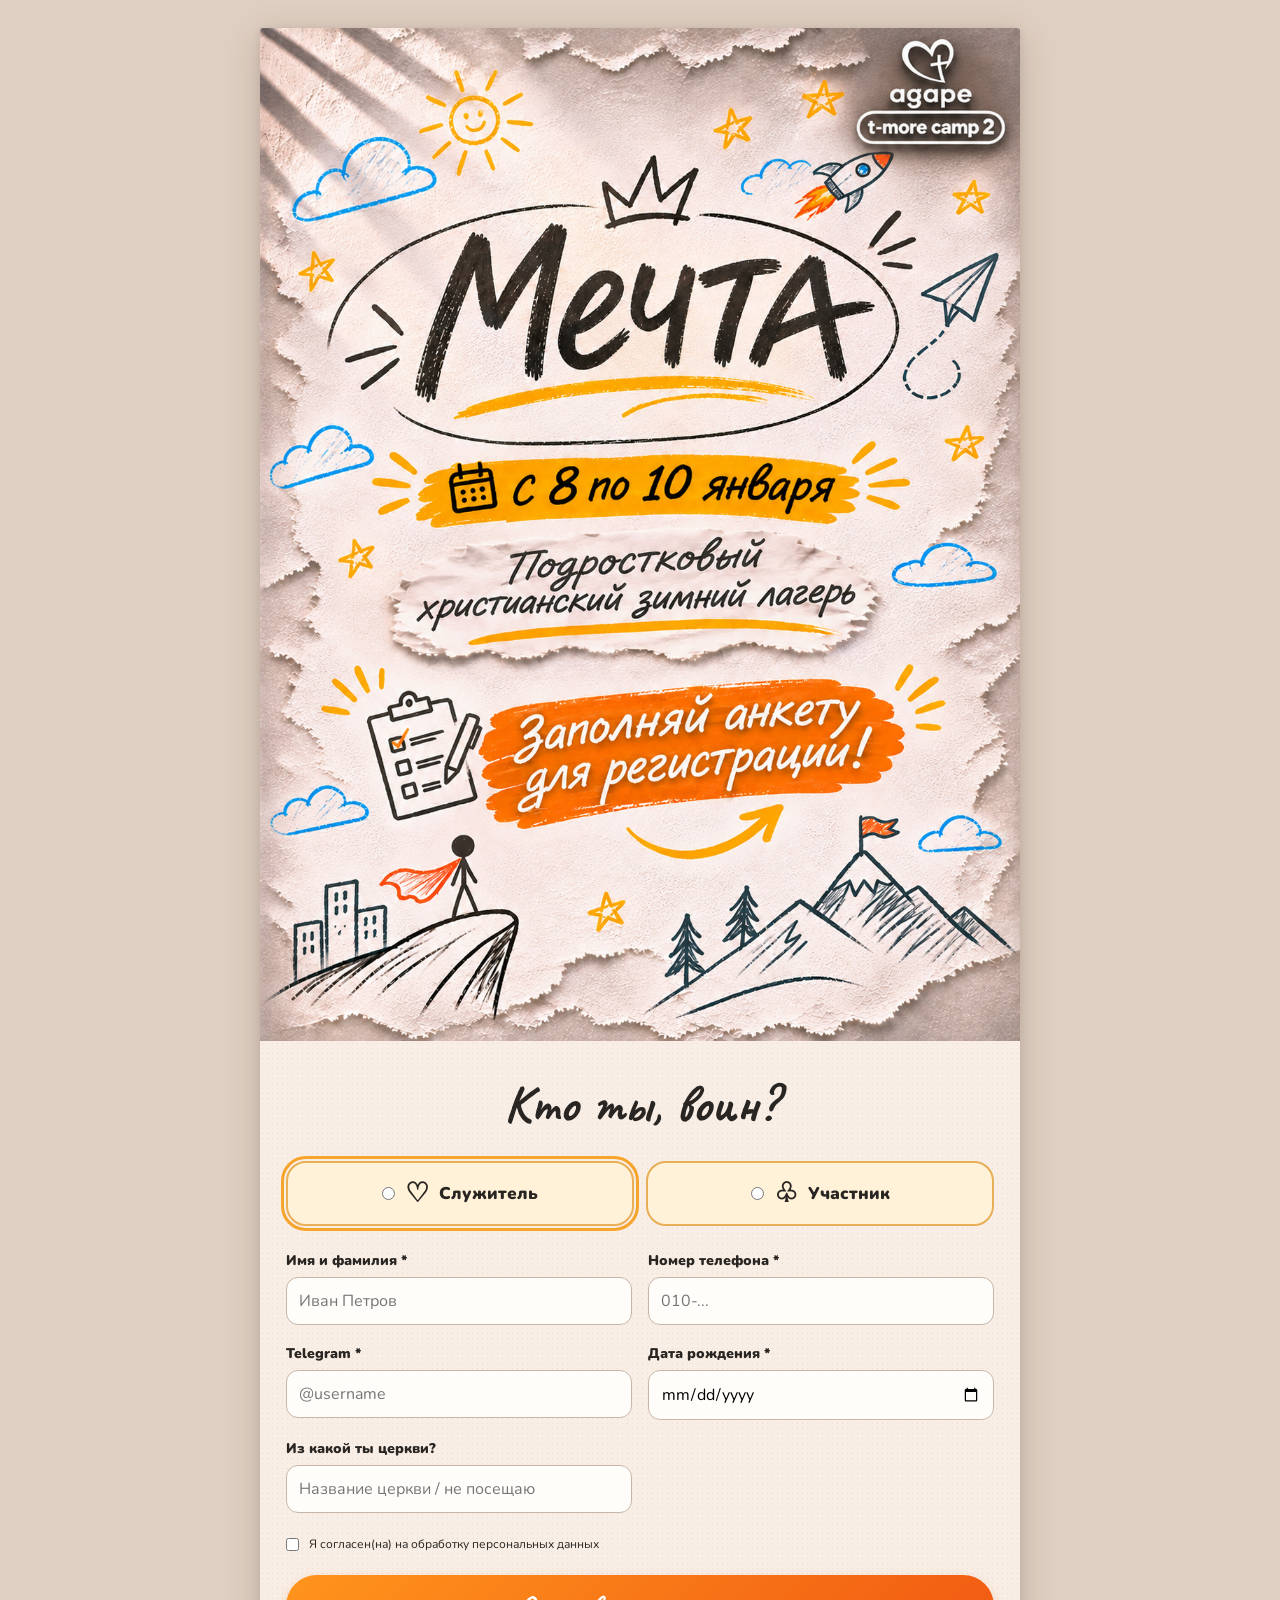
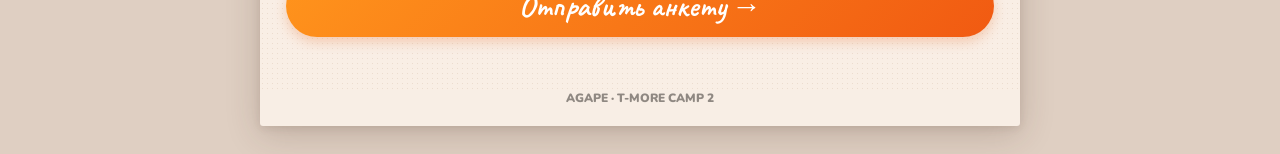
==== web/index.html @ 70221599 "Prepare AGAPE CAMP for Render" ====
<!DOCTYPE html>
<html lang="ru">
<head>
    <meta charset="UTF-8">
    <meta name="viewport" content="width=device-width, initial-scale=1.0">
    <meta name="theme-color" content="#f5e9df">
    <title>Мечта | AGAPE T-MORE CAMP 2</title>

    <link rel="stylesheet" href="style.css">
    <link rel="preconnect" href="https://fonts.googleapis.com">
    <link rel="preconnect" href="https://fonts.gstatic.com" crossorigin>
    <link href="https://fonts.googleapis.com/css2?family=Caveat:wght@500;600;700&family=Nunito:wght@400;600;700;800;900&display=swap" rel="stylesheet">
</head>

<body>
    <div class="snow-container" id="snowContainer"></div>
    <main class="paper">

        <section class="poster">
            <img
                src="images/camp-poster.png"
                alt="AGAPE T-MORE CAMP 2 — Мечта"
            >
        </section>

        <section class="form-section">
            <h2>Кто ты, воин?</h2>

            <form id="registrationForm">

                <div class="roles">
                    <label class="role-card selected">
                        <input type="radio" name="role" value="servant" required>
                        <span>♡</span>
                        Служитель
                    </label>

                    <label class="role-card">
                        <input type="radio" name="role" value="participant">
                        <span>♧</span>
                        Участник
                    </label>
                </div>

                <div class="form-grid">

                    <div class="field">
                        <label for="name">Имя и фамилия *</label>
                        <input id="name" name="name" type="text"
                               placeholder="Иван Петров" required>
                    </div>

                    <div class="field">
                        <label for="phone">Номер телефона *</label>
                        <input id="phone" name="phone" type="tel"
                               placeholder="010-..." required>
                    </div>

                    <div class="field">
                        <label for="telegram">Telegram *</label>
                        <input
                            id="telegram"
                            name="telegram"
                            type="text"
                            placeholder="@username"
                            autocomplete="off"
                            autocapitalize="none"
                            spellcheck="false"
                            required
                            minlength="6"
                            maxlength="33"
                            pattern="@[A-Za-z][A-Za-z0-9_]{4,31}"
                            title="Укажи Telegram username начиная с @"
                        >
                    </div>

                    <div class="field">
                        <label for="birthDate">Дата рождения *</label>
                        <input id="birthDate" name="birthDate"
                               type="date" required>
                    </div>

                    <div class="field" id="parentPhoneField" hidden>
                        <label for="parentPhone">Номер родителя / опекуна *</label>
                        <input
                            id="parentPhone"
                            name="parentPhone"
                            type="tel"
                            placeholder="010-..."
                            autocomplete="tel"
                            inputmode="tel"
                        >
                    </div>                    

                    <div class="field">
                        <label for="church">Из какой ты церкви?</label>
                        <input id="church" name="church" type="text"
                               placeholder="Название церкви / не посещаю">
                    </div>


                <!-- Participant: dream field -->

                    <div class="field service-field" id="allergyField" hidden>
                        <label>Есть ли у тебя аллергии?</label>

                        <p class="allergy-hint">
                            Можно выбрать несколько вариантов.
                            Если аллергий нет, ничего выбирать не нужно.
                        </p>

                        <div class="service-options allergy-options">
                            <label class="service-option">
                                <input type="checkbox" name="allergies" value="Арахис">
                                <span>🥜 Арахис</span>
                            </label>

                            <label class="service-option">
                                <input type="checkbox" name="allergies" value="Другие орехи">
                                <span>🌰 Другие орехи</span>
                            </label>

                            <label class="service-option">
                                <input type="checkbox" name="allergies" value="Молоко">
                                <span>🥛 Молоко</span>
                            </label>

                            <label class="service-option">
                                <input type="checkbox" name="allergies" value="Яйца">
                                <span>🥚 Яйца</span>
                            </label>

                            <label class="service-option">
                                <input type="checkbox" name="allergies" value="Рыба">
                                <span>🐟 Рыба</span>
                            </label>

                            <label class="service-option">
                                <input type="checkbox" name="allergies" value="Морепродукты">
                                <span>🦐 Морепродукты</span>
                            </label>

                            <label class="service-option">
                                <input type="checkbox" name="allergies" value="Пшеница / глютен">
                                <span>🌾 Пшеница / глютен</span>
                            </label>

                            <label class="service-option">
                                <input type="checkbox" name="allergies" value="Соя">
                                <span>🫘 Соя</span>
                            </label>

                            <label class="service-option">
                                <input type="checkbox" name="allergies" value="Кунжут">
                                <span>🫙 Кунжут</span>
                            </label>

                            <label class="service-option">
                                <input type="checkbox" id="otherAllergy" name="allergies" value="Другое">
                                <span>✏️ Другое</span>
                            </label>
                        </div>

                        <input
                            type="text"
                            id="otherAllergyText"
                            placeholder="Укажи свою аллергию..."
                            hidden
                        >

                        <label class="consent allergy-consent">
                            <input type="checkbox" id="allergyConsent">
                            Я согласен(на) на обработку информации об аллергиях для обеспечения безопасности во время лагеря.
                        </label>
                    </div>

                <div class="field service-field" id="dreamField" hidden>
                    <label for="dream">О чём ты мечтаешь?</label>
                    <textarea
                        id="dream"
                        name="dream"
                        placeholder="Расскажи о своих мечтах, целях и том, к чему стремишься..."
                    ></textarea>
                </div>

                <!-- Servant: service selection -->
                <div class="field service-field" id="serviceField" hidden>
                    <label>Где ты хотел бы послужить? Выбери направления *</label>

                    <div class="service-options">
                        <label class="service-option">
                            <input type="checkbox" name="serviceAreas" value="Кухня">
                            <span>🍳 Кухня</span>
                        </label>

                        <label class="service-option">
                            <input type="checkbox" name="serviceAreas" value="Вожатый">
                            <span>🧑‍🤝‍🧑 Вожатый</span>
                        </label>

                        <label class="service-option">
                            <input type="checkbox" name="serviceAreas" value="Спикер">
                            <span>🎤 Спикер</span>
                        </label>

                        <label class="service-option">
                            <input type="checkbox" name="serviceAreas" value="Организатор">
                            <span>📋 Организатор</span>
                        </label>

                        <label class="service-option">
                            <input type="checkbox" name="serviceAreas" value="Спонсор">
                            <span>🤝 Спонсор</span>
                        </label>

                        <label class="service-option">
                            <input type="checkbox" name="serviceAreas" value="Медиа">
                            <span>📸 Медиа</span>
                        </label>

                        <label class="service-option other-option">
                            <input
                                type="checkbox"
                                id="otherService"
                                name="serviceAreas"
                                value="Другое"
                            >
                            <span>✏️ Другое</span>
                        </label>
                    </div>

                    <input
                        type="text"
                        id="otherServiceText"
                        placeholder="Напиши свой вариант..."
                        hidden
                    >
                </div>


                </div>

                <label class="consent">
                    <input type="checkbox" id="consent" required>
                    Я согласен(на) на обработку персональных данных
                </label>

                <button type="submit" id="submitButton">
                    Отправить анкету →
                </button>

                <p id="formMessage" aria-live="polite"></p>

            </form>
        </section>

        <footer>
            AGAPE · T-MORE CAMP 2
        </footer>

    </main>

    <script src="app.js"></script>
</body>
</html>
---- web/style.css ----
/* =================================
   AGAPE T-MORE CAMP 2
   Central vertical paper layout
================================= */

* {
    margin: 0;
    padding: 0;
    box-sizing: border-box;
}

html {
    min-height: 100%;
}

body {
    min-height: 100vh;
    background: #dfcfc2;
    padding: 28px 16px;
    color: #292522;
    font-family: 'Nunito', sans-serif;
}

/* Main paper sheet */

.paper {
    width: 100%;
    max-width: 760px;
    margin: 0 auto;
    padding: 0;
    overflow: hidden;
    background: #f8eee5;
    border-radius: 3px;
    box-shadow:
        0 8px 35px rgba(65, 42, 29, 0.20),
        0 2px 8px rgba(65, 42, 29, 0.10);
}

/* Poster */

.poster {
    width: 100%;
    padding: 0;
    margin: 0;
    line-height: 0;
}

.poster img {
    display: block;
    width: 100%;
    height: auto;
}

/* Registration section */

.form-section {
    width: 100%;
    padding: 30px 26px 38px;
    border: none;
    border-radius: 0;

    background-color: #f9eee5;
    background-image:
        radial-gradient(
            rgba(192, 155, 126, 0.22) 0.6px,
            transparent 0.6px
        );

    background-size: 5px 5px;
}

/* Section title */

.form-section h2 {
    font-family: 'Caveat', cursive;
    font-size: clamp(38px, 6vw, 52px);
    font-weight: 700;
    text-align: center;
    margin-bottom: 24px;
    color: #292522;
}

/* Role selection */

.roles {
    display: grid;
    grid-template-columns: 1fr 1fr;
    gap: 12px;
    margin-bottom: 25px;
}

.role-card {
    min-height: 68px;
    display: flex;
    align-items: center;
    justify-content: center;
    gap: 10px;

    border: 2px solid #e8ae58;
    border-radius: 20px;

    padding: 12px;
    background: #fff2d8;

    font-size: 17px;
    font-weight: 900;

    cursor: pointer;
    transition: 0.2s ease;
}

.role-card span {
    font-size: 27px;
}

.role-card input {
    accent-color: #f07817;
}

.role-card.selected {
    outline: 3px solid #f6a42b;
    outline-offset: 2px;
}

/* Form grid */

.form-grid {
    display: grid;
    grid-template-columns: 1fr 1fr;
    gap: 19px 16px;
}

.field {
    display: flex;
    flex-direction: column;
    gap: 7px;
}

.field label {
    font-size: 14px;
    font-weight: 900;
}

.field input,
.field textarea {
    width: 100%;
    min-height: 46px;

    border: 1.5px solid #c8b6a8;
    border-radius: 12px;

    background: #fffdfa;
    padding: 12px;

    font-family: 'Nunito', sans-serif;
    font-size: 14px;

    outline: none;
    transition: 0.2s ease;
}

.field input:focus,
.field textarea:focus {
    border-color: #f07817;
    box-shadow: 0 0 0 3px #f0781722;
}

.field textarea {
    min-height: 105px;
    resize: vertical;
}

.service-field {
    grid-column: 1 / -1;
}

/* Consent */

.consent {
    display: flex;
    align-items: flex-start;
    gap: 10px;

    margin: 22px 0;
    font-size: 12px;
    line-height: 1.5;
}

.consent input {
    margin-top: 3px;
    accent-color: #f07817;
}

/* Submit button */

button {
    width: 100%;
    min-height: 62px;

    border: none;
    border-radius: 40px;

    background: linear-gradient(
        135deg,
        #ff941c,
        #f15a12
    );

    color: white;

    font-family: 'Caveat', cursive;
    font-size: 30px;
    font-weight: 700;

    cursor: pointer;

    box-shadow: 0 5px 12px #e96a2344;
    transition: 0.2s ease;
}

button:hover {
    filter: brightness(1.06);
    transform: translateY(-2px);
}

#formMessage {
    text-align: center;
    margin-top: 15px;
}

/* Footer */

footer {
    text-align: center;
    padding: 0 15px 20px;

    font-size: 12px;
    font-weight: 900;

    opacity: 0.5;
}

/* Tablet */

@media (max-width: 700px) {
    body {
        padding: 14px 10px;
    }

    .paper {
        max-width: 600px;
    }
}

/* Mobile */

@media (max-width: 550px) {
    body {
        padding: 0;
        background: #f9eee5;
    }

    .paper {
        width: 100%;
        max-width: none;
        border-radius: 0;
        box-shadow: none;
    }

    .form-section {
        padding: 25px 16px 30px;
    }

    .form-grid {
        grid-template-columns: 1fr;
        gap: 16px;
    }

    .service-field {
        grid-column: auto;
    }

    .roles {
        gap: 8px;
    }

    .role-card {
        padding: 10px 5px;
        font-size: 14px;
        gap: 6px;
    }

    .role-card span {
        font-size: 23px;
    }

    .form-section h2 {
        margin-bottom: 20px;
    }

    button {
        min-height: 58px;
    }
}

/* ===== CONDITIONAL FORM FIELDS ===== */

[hidden] {
    display: none !important;
}

.service-options {
    display: grid;
    grid-template-columns: repeat(2, minmax(0, 1fr));
    gap: 10px;
    margin-top: 8px;
}

.service-option {
    display: flex;
    align-items: center;
    gap: 10px;
    min-height: 48px;
    padding: 10px 13px;
    border: 1.5px solid #e8c49a;
    border-radius: 13px;
    background: #fff7e9;
    cursor: pointer;
    font-size: 14px;
    font-weight: 800;
    transition: background .2s, border-color .2s, transform .2s;
}

.service-option:has(input:checked) {
    background: #ffe2ad;
    border-color: #f07817;
    transform: translateY(-1px);
}

.service-option input {
    width: 17px;
    height: 17px;
    accent-color: #f07817;
    flex-shrink: 0;
}

#otherServiceText {
    margin-top: 12px;
    width: 100%;
    min-height: 46px;
    padding: 12px;
    border: 1.5px solid #c8b6a8;
    border-radius: 12px;
    background: #fffdfa;
    font-family: 'Nunito', sans-serif;
    font-size: 14px;
}

/* ===== BEAUTIFUL SNOWFALL ===== */

.snow-container {
    position: fixed;
    inset: 0;
    overflow: hidden;
    pointer-events: none;
    z-index: 50;
}

.snowflake {
    position: absolute;
    top: -30px;
    left: var(--left);
    color: white;
    font-size: var(--size);
    opacity: var(--opacity);
    text-shadow: 0 0 5px rgba(255,255,255,.9);
    animation: snowfall var(--duration) linear var(--delay) infinite;
    will-change: transform;
}

@keyframes snowfall {
    0% {
        transform: translate3d(0, -30px, 0) rotate(0deg);
    }

    25% {
        transform: translate3d(var(--sway), 25vh, 0) rotate(90deg);
    }

    50% {
        transform: translate3d(calc(var(--sway) * -0.5), 50vh, 0) rotate(180deg);
    }

    75% {
        transform: translate3d(var(--sway), 75vh, 0) rotate(270deg);
    }

    100% {
        transform: translate3d(0, 110vh, 0) rotate(360deg);
    }
}

@media (max-width: 550px) {
    .service-options {
        grid-template-columns: 1fr 1fr;
        gap: 8px;
    }

    .service-option {
        font-size: 12px;
        padding: 9px;
    }

    .snowflake {
        text-shadow: 0 0 4px white;
    }
}

@media (prefers-reduced-motion: reduce) {
    .snowflake {
        display: none;
    }
}


/* Allergy section */

.allergy-hint {
    font-size: 13px;
    color: #77695f;
    line-height: 1.5;
    margin: 3px 0 8px;
}

.allergy-options {
    margin-bottom: 5px;
}

.allergy-consent {
    margin-top: 16px;
    align-items: flex-start;
    font-size: 12px;
    line-height: 1.5;
}

.allergy-consent input {
    flex-shrink: 0;
    margin-top: 3px;
}

#otherAllergyText {
    width: 100%;
    margin-top: 10px;
    min-height: 46px;
    padding: 12px;
    border: 1.5px solid #c8b6a8;
    border-radius: 12px;
    background: #fffdfa;
    font-family: 'Nunito', sans-serif;
    font-size: 14px;
}

@media (max-width: 550px) {
    .allergy-options {
        grid-template-columns: 1fr 1fr;
    }
}


/* Fix checkbox sizing inside form fields */

.field input:not([type="checkbox"]):not([type="radio"]),
.field textarea {
    width: 100%;
}

/* Allergy consent layout */

.allergy-consent {
    display: flex !important;
    flex-direction: row !important;
    justify-content: flex-start !important;
    align-items: flex-start !important;
    width: 100%;
    gap: 10px;
    margin: 16px 0;
    padding: 0;
    font-size: 12px;
    line-height: 1.5;
}

.allergy-consent input[type="checkbox"] {
    appearance: auto;
    -webkit-appearance: checkbox;
    display: block;
    flex: 0 0 17px;
    width: 17px !important;
    min-width: 17px;
    height: 17px;
    min-height: 17px;
    margin: 2px 0 0;
    padding: 0;
}

.allergy-consent {
    overflow-wrap: anywhere;
}

/* Parent phone field */

#parentPhoneField {
    grid-column: 1 / -1;
}

#parentPhoneField[hidden] {
    display: none !important;
}

/* ===== MOBILE OPTIMIZATION ===== */

/* Prevent horizontal overflow */
html,
body {
    width: 100%;
    overflow-x: hidden;
}

img {
    max-width: 100%;
}

/* Better mobile form fields */
.field input,
.field textarea,
#otherServiceText,
#otherAllergyText {
    font-size: 16px;
    min-width: 0;
    max-width: 100%;
}

/* Better touch targets */
.role-card,
.service-option {
    min-height: 52px;
}

input,
textarea,
button {
    touch-action: manipulation;
}

/* Better mobile spacing */
@media (max-width: 550px) {

    body {
        padding: 0;
    }

    .form-section {
        padding: 24px 16px 32px;
    }

    .form-section h2 {
        font-size: 42px;
    }

    .roles {
        grid-template-columns: repeat(2, minmax(0, 1fr));
    }

    .role-card {
        min-width: 0;
        font-size: 14px;
        padding: 10px 6px;
    }

    .form-grid {
        grid-template-columns: minmax(0, 1fr);
    }

    .field {
        min-width: 0;
    }

    .field input,
    .field textarea {
        min-height: 50px;
    }

    .service-options,
    .allergy-options {
        grid-template-columns: repeat(2, minmax(0, 1fr));
    }

    .service-option {
        min-width: 0;
        overflow-wrap: anywhere;
    }

    button {
        min-height: 56px;
    }

    footer {
        padding-bottom: 24px;
    }

    /* Reduce animation workload on phones */
    .snowflake {
        font-size: calc(var(--size) * 0.75);
    }
}

/* Very narrow phones */
@media (max-width: 360px) {
    .form-section {
        padding-left: 12px;
        padding-right: 12px;
    }

    .role-card {
        font-size: 12px;
        gap: 4px;
    }

    .role-card span {
        font-size: 20px;
    }
}

@media (max-width: 550px) {
    .form-grid {
        grid-template-columns: 1fr;
    }

    .field input,
    .field textarea {
        min-height: 52px;
    }

    .form-section {
        padding-left: 18px;
        padding-right: 18px;
    }
}
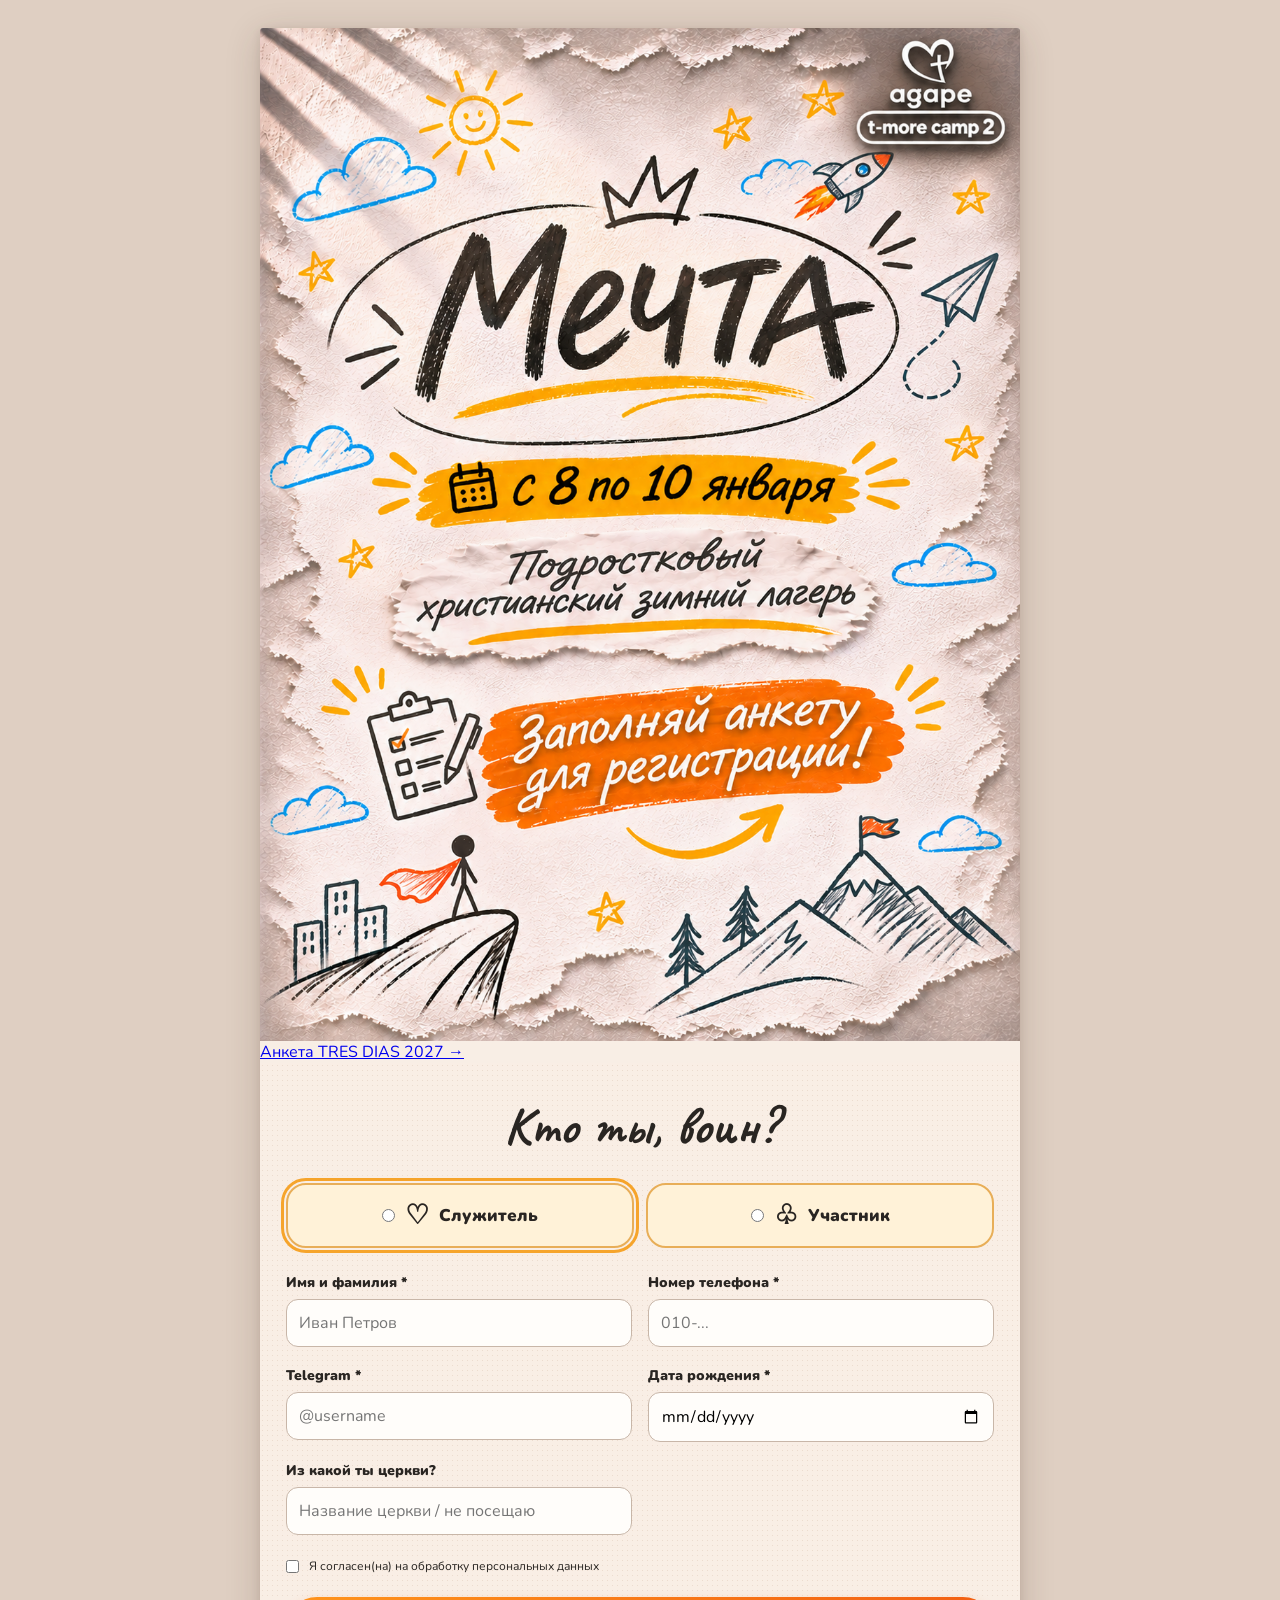
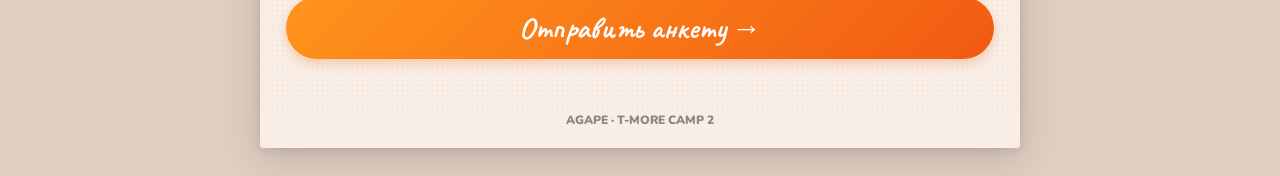
==== commit 76ff61b4: "Add TRES DIAS registration to camp server" ====
--- a/web/index.html
+++ b/web/index.html
@@ -23,6 +23,8 @@
                 alt="AGAPE T-MORE CAMP 2 — Мечта"
             >
         </section>
+
+        <section class="tres-dias-link"><a href="/tres-dias/">Анкета TRES DIAS 2027 →</a></section>
 
         <section class="form-section">
             <h2>Кто ты, воин?</h2>
--- a/web/style.css
+++ b/web/style.css
@@ -645,4 +645,16 @@
         padding-left: 18px;
         padding-right: 18px;
     }
-}+
+
+
+/* TRES DIAS registration and mobile-safe form controls */
+.tres-dias-link{max-width:760px;margin:12px auto;text-align:center}
+.tres-dias-link a{display:block;padding:14px 18px;border-radius:14px;background:#fff2d8;border:2px solid #e8ae58;color:#292522;font-weight:900;text-decoration:none}
+@media(max-width:550px){
+  html,body{width:100%;max-width:100%;overflow-x:hidden}
+  .paper,.form-section,#registrationForm,.form-grid,.field{width:100%;min-width:0;max-width:100%}
+  .field input,.field textarea,#otherServiceText,#otherAllergyText{display:block;box-sizing:border-box;width:100%;min-width:0;max-width:100%;font-size:16px}
+  .field input[type=date]{-webkit-appearance:none;appearance:none;text-align:left}
+  .field input[type=date]::-webkit-date-and-time-value{text-align:left}
+}
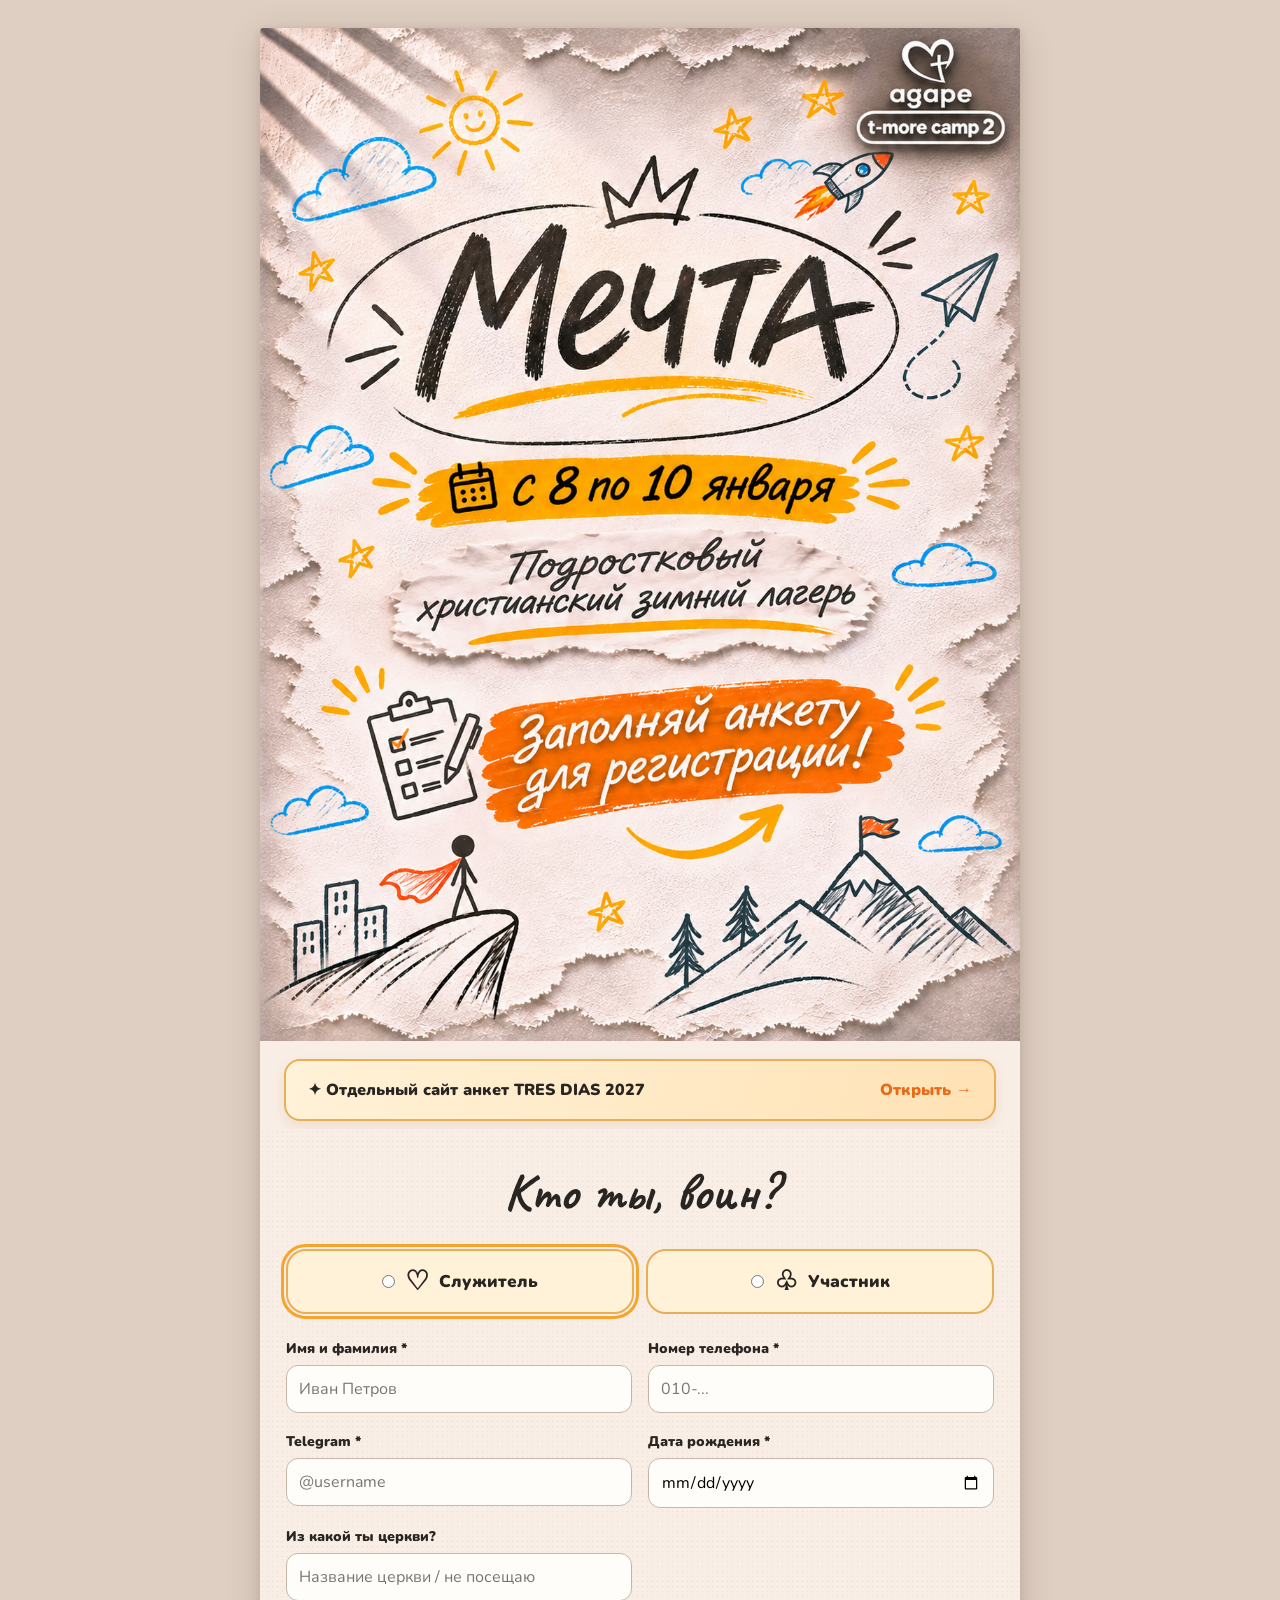
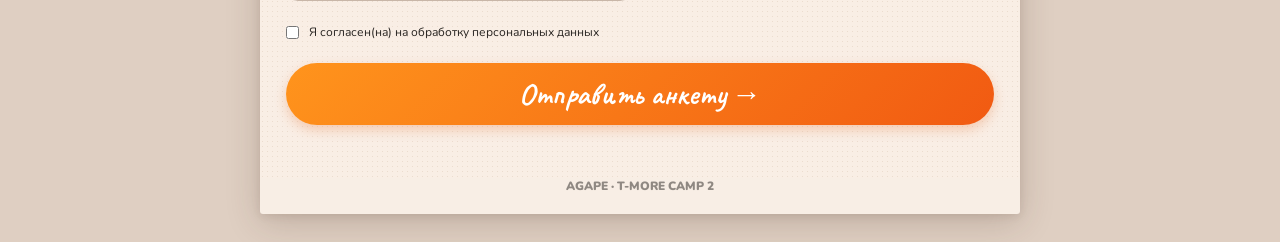
==== commit 03ba1d6b: "Add standalone TRES DIAS website" ====
--- a/web/index.html
+++ b/web/index.html
@@ -24,7 +24,7 @@
             >
         </section>
 
-        <section class="tres-dias-link"><a href="/tres-dias/">Анкета TRES DIAS 2027 →</a></section>
+        <section class="tres-dias-link"><a href="https://agape-tres-dias.onrender.com/">✦ Отдельный сайт анкет TRES DIAS 2027 <span>Открыть →</span></a></section>
 
         <section class="form-section">
             <h2>Кто ты, воин?</h2>
--- a/web/style.css
+++ b/web/style.css
@@ -645,16 +645,21 @@
         padding-left: 18px;
         padding-right: 18px;
     }
-
-
-
-/* TRES DIAS registration and mobile-safe form controls */
-.tres-dias-link{max-width:760px;margin:12px auto;text-align:center}
-.tres-dias-link a{display:block;padding:14px 18px;border-radius:14px;background:#fff2d8;border:2px solid #e8ae58;color:#292522;font-weight:900;text-decoration:none}
-@media(max-width:550px){
-  html,body{width:100%;max-width:100%;overflow-x:hidden}
-  .paper,.form-section,#registrationForm,.form-grid,.field{width:100%;min-width:0;max-width:100%}
-  .field input,.field textarea,#otherServiceText,#otherAllergyText{display:block;box-sizing:border-box;width:100%;min-width:0;max-width:100%;font-size:16px}
-  .field input[type=date]{-webkit-appearance:none;appearance:none;text-align:left}
-  .field input[type=date]::-webkit-date-and-time-value{text-align:left}
-}
+}
+
+/* TRES DIAS link and mobile-safe controls */
+.tres-dias-link { max-width: 760px; margin: 0 auto; text-align: center; background: #f9eee5; padding: 18px 24px 8px; }
+.tres-dias-link a { display: flex; align-items: center; justify-content: space-between; gap: 12px; padding: 18px 22px; border-radius: 16px; background: linear-gradient(110deg, #fff2d8, #ffe2b5); border: 2px solid #e8ae58; color: #292522; font-weight: 900; text-align: left; text-decoration: none; box-shadow: 0 5px 14px #955b1a1c; }
+.tres-dias-link a span { flex: 0 0 auto; color: #e96b17; }
+.tres-dias-link a:hover { border-color: #f07817; transform: translateY(-1px); }
+
+@media (max-width: 550px) {
+    .tres-dias-link { padding: 14px 18px 4px; }
+    .tres-dias-link a { padding: 15px 16px; font-size: 14px; }
+    html, body { width: 100%; max-width: 100%; overflow-x: hidden; }
+    .paper, .form-section, #registrationForm, .form-grid, .field { width: 100%; min-width: 0; max-width: 100%; }
+    .field input, .field textarea, #otherServiceText, #otherAllergyText { display: block; box-sizing: border-box; width: 100%; min-width: 0; max-width: 100%; font-size: 16px; }
+    .field input[type="date"] { -webkit-appearance: none; appearance: none; display: block; flex: 0 1 100%; inline-size: 100%; width: 100%; min-width: 0; max-width: 100%; min-height: 52px; text-align: left; line-height: 1.25; padding: 12px; }
+    .field input[type="date"]::-webkit-date-and-time-value { min-width: 0; text-align: left; }
+    .field input[type="date"]::-webkit-datetime-edit { text-align: left; }
+}
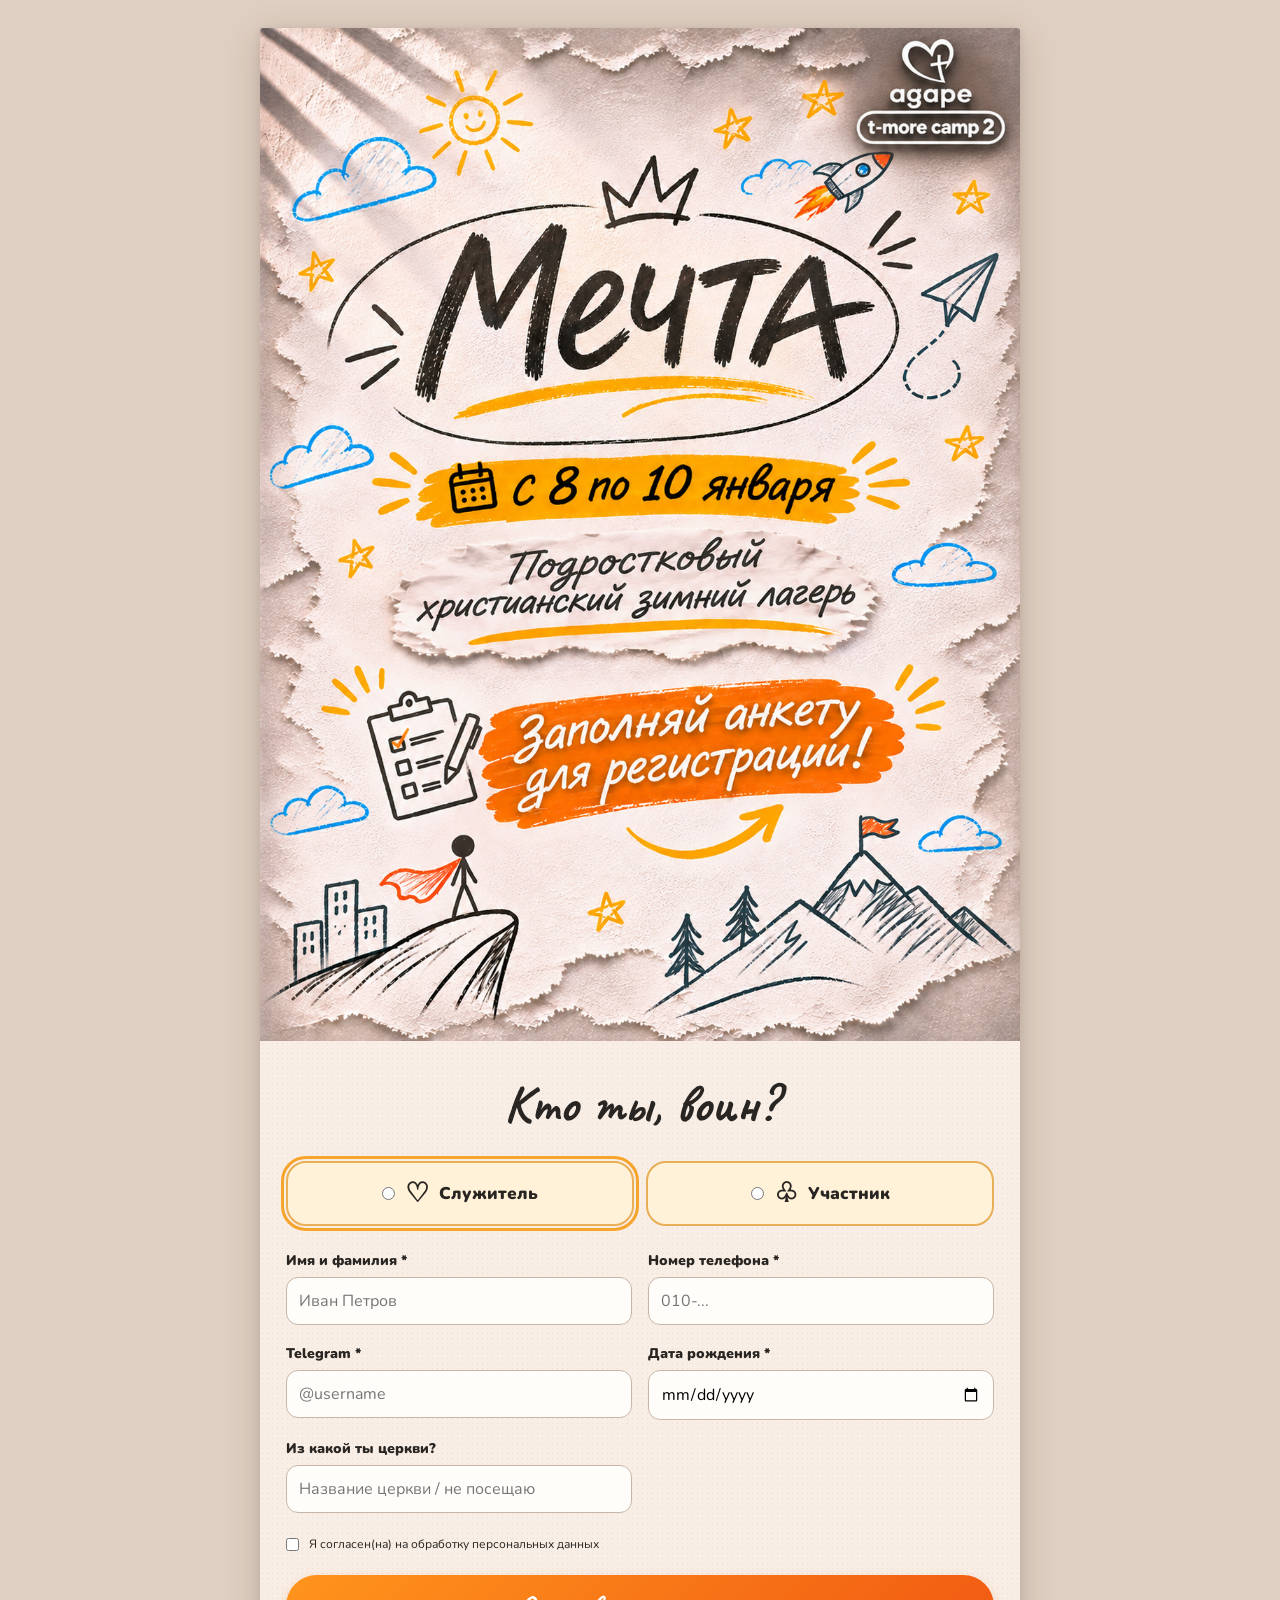
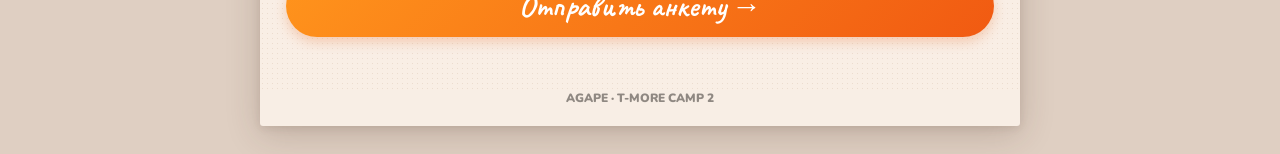
==== commit c8f315ae: "Separate TRES DIAS forms and collect allergies" ====
--- a/web/index.html
+++ b/web/index.html
@@ -23,8 +23,6 @@
                 alt="AGAPE T-MORE CAMP 2 — Мечта"
             >
         </section>
-
-        <section class="tres-dias-link"><a href="https://agape-tres-dias.onrender.com/">✦ Отдельный сайт анкет TRES DIAS 2027 <span>Открыть →</span></a></section>
 
         <section class="form-section">
             <h2>Кто ты, воин?</h2>
--- a/web/style.css
+++ b/web/style.css
@@ -648,14 +648,8 @@
 }
 
 /* TRES DIAS link and mobile-safe controls */
-.tres-dias-link { max-width: 760px; margin: 0 auto; text-align: center; background: #f9eee5; padding: 18px 24px 8px; }
-.tres-dias-link a { display: flex; align-items: center; justify-content: space-between; gap: 12px; padding: 18px 22px; border-radius: 16px; background: linear-gradient(110deg, #fff2d8, #ffe2b5); border: 2px solid #e8ae58; color: #292522; font-weight: 900; text-align: left; text-decoration: none; box-shadow: 0 5px 14px #955b1a1c; }
-.tres-dias-link a span { flex: 0 0 auto; color: #e96b17; }
-.tres-dias-link a:hover { border-color: #f07817; transform: translateY(-1px); }
 
 @media (max-width: 550px) {
-    .tres-dias-link { padding: 14px 18px 4px; }
-    .tres-dias-link a { padding: 15px 16px; font-size: 14px; }
     html, body { width: 100%; max-width: 100%; overflow-x: hidden; }
     .paper, .form-section, #registrationForm, .form-grid, .field { width: 100%; min-width: 0; max-width: 100%; }
     .field input, .field textarea, #otherServiceText, #otherAllergyText { display: block; box-sizing: border-box; width: 100%; min-width: 0; max-width: 100%; font-size: 16px; }
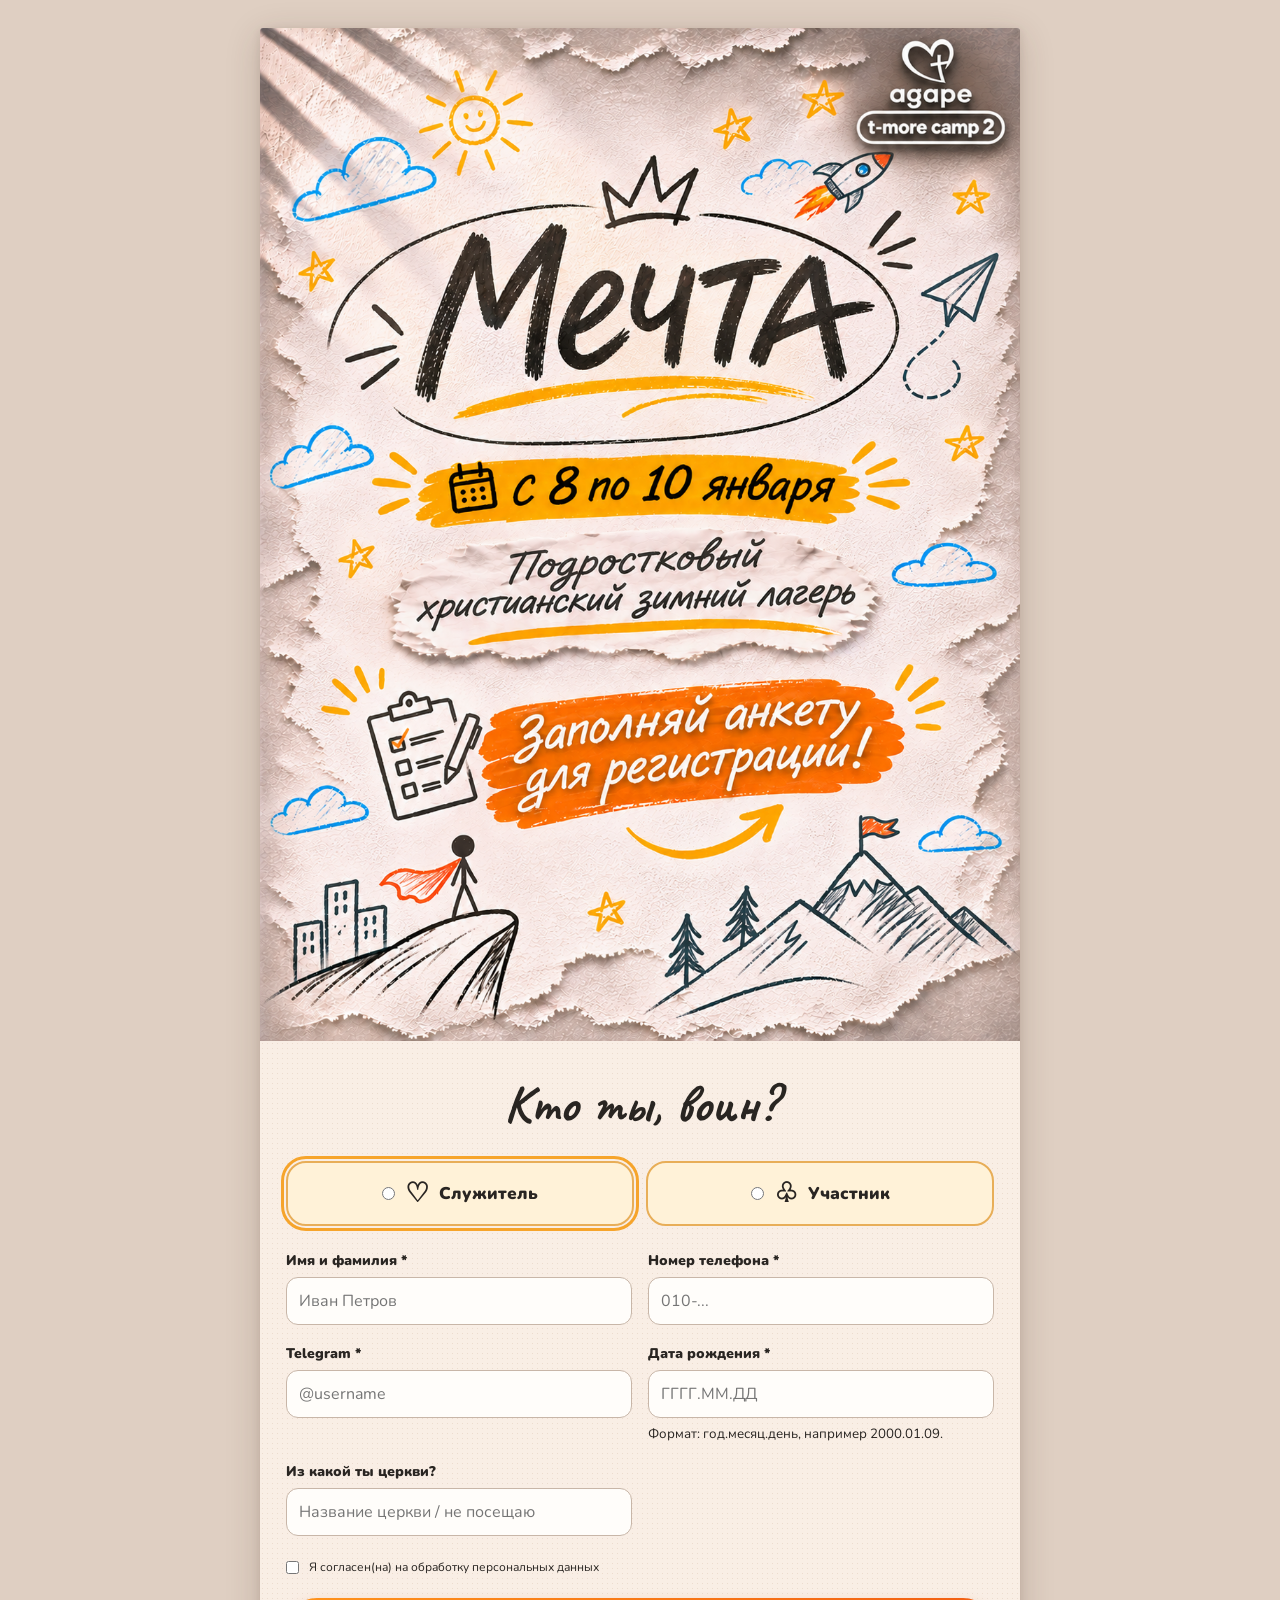
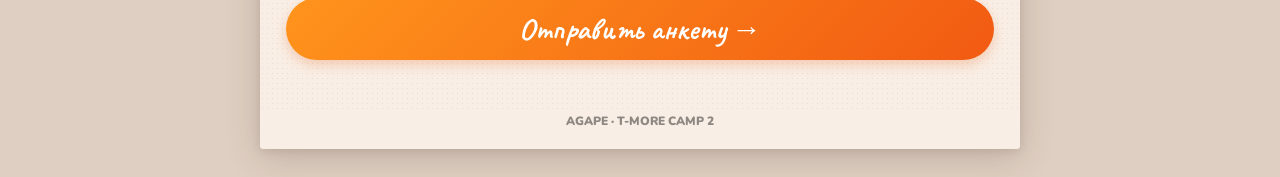
==== commit 42236fa5: "Fix birth date format across registration forms" ====
--- a/web/index.html
+++ b/web/index.html
@@ -77,8 +77,11 @@
 
                     <div class="field">
                         <label for="birthDate">Дата рождения *</label>
-                        <input id="birthDate" name="birthDate"
-                               type="date" required>
+                        <input id="birthDate" name="birthDate" type="text"
+                               inputmode="numeric" autocomplete="bday" maxlength="10"
+                               pattern="[0-9]{4}\.[0-9]{2}\.[0-9]{2}"
+                               placeholder="ГГГГ.ММ.ДД" aria-describedby="birthDateHint" required>
+                        <small id="birthDateHint">Формат: год.месяц.день, например 2000.01.09.</small>
                     </div>
 
                     <div class="field" id="parentPhoneField" hidden>
@@ -261,6 +264,6 @@
 
     </main>
 
-    <script src="app.js"></script>
+    <script src="app.js?v=20261121-4"></script>
 </body>
 </html>
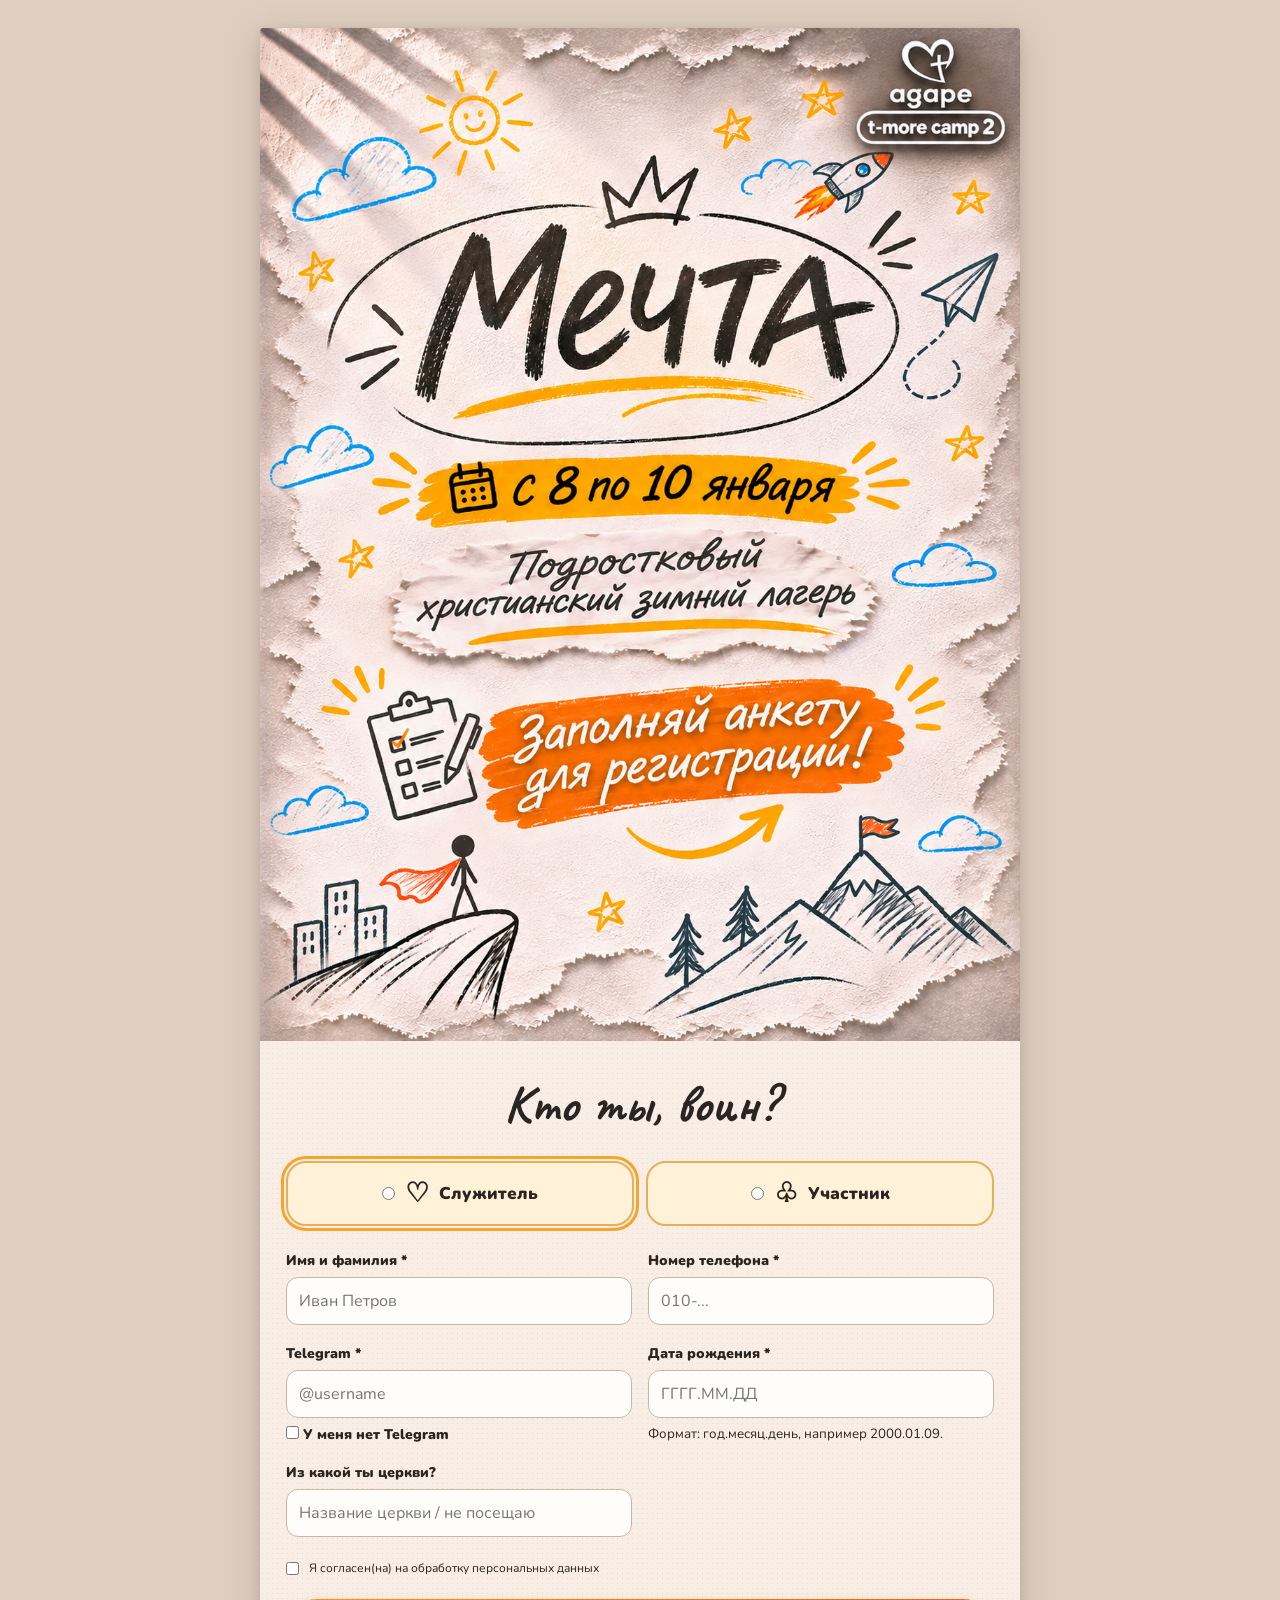
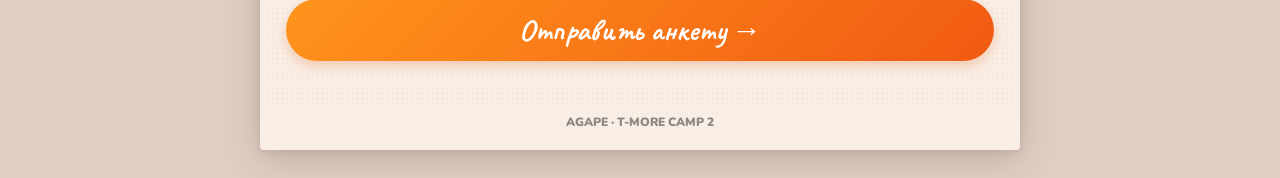
==== commit 394beddf: "Allow registrations without Telegram" ====
--- a/web/index.html
+++ b/web/index.html
@@ -7,7 +7,7 @@
     <meta name="theme-color" content="#f5e9df">
     <title>Мечта | AGAPE T-MORE CAMP 2</title>
 
-    <link rel="stylesheet" href="style.css">
+    <link rel="stylesheet" href="style.css?v=20261121-checkbox-fix">
     <link rel="preconnect" href="https://fonts.googleapis.com">
     <link rel="preconnect" href="https://fonts.gstatic.com" crossorigin>
     <link href="https://fonts.googleapis.com/css2?family=Caveat:wght@500;600;700&family=Nunito:wght@400;600;700;800;900&display=swap" rel="stylesheet">
@@ -73,6 +73,7 @@
                             pattern="@[A-Za-z][A-Za-z0-9_]{4,31}"
                             title="Укажи Telegram username начиная с @"
                         >
+<label class="telegram-none"><input type="checkbox" id="noTelegram"> У меня нет Telegram</label>
                     </div>
 
                     <div class="field">
@@ -264,6 +265,6 @@
 
     </main>
 
-    <script src="app.js?v=20261121-4"></script>
+    <script src="app.js?v=20261124-no-telegram"></script>
 </body>
 </html>
--- a/web/style.css
+++ b/web/style.css
@@ -142,7 +142,7 @@
     font-weight: 900;
 }
 
-.field input,
+.field input:not([type="checkbox"]):not([type="radio"]),
 .field textarea {
     width: 100%;
     min-height: 46px;
@@ -160,7 +160,7 @@
     transition: 0.2s ease;
 }
 
-.field input:focus,
+.field input:not([type="checkbox"]):not([type="radio"]):focus,
 .field textarea:focus {
     border-color: #f07817;
     box-shadow: 0 0 0 3px #f0781722;
@@ -332,6 +332,11 @@
     transition: background .2s, border-color .2s, transform .2s;
 }
 
+.service-option span {
+    min-width: 0;
+    overflow-wrap: break-word;
+}
+
 .service-option:has(input:checked) {
     background: #ffe2ad;
     border-color: #f07817;
@@ -339,10 +344,15 @@
 }
 
 .service-option input {
+    flex: 0 0 17px;
     width: 17px;
+    min-width: 17px;
+    max-width: 17px;
     height: 17px;
+    min-height: 17px;
+    margin: 0;
+    padding: 0;
     accent-color: #f07817;
-    flex-shrink: 0;
 }
 
 #otherServiceText {
@@ -531,7 +541,7 @@
 }
 
 /* Better mobile form fields */
-.field input,
+.field input:not([type="checkbox"]):not([type="radio"]),
 .field textarea,
 #otherServiceText,
 #otherAllergyText {
@@ -585,7 +595,7 @@
         min-width: 0;
     }
 
-    .field input,
+    .field input:not([type="checkbox"]):not([type="radio"]),
     .field textarea {
         min-height: 50px;
     }
@@ -636,7 +646,7 @@
         grid-template-columns: 1fr;
     }
 
-    .field input,
+    .field input:not([type="checkbox"]):not([type="radio"]),
     .field textarea {
         min-height: 52px;
     }
@@ -652,7 +662,7 @@
 @media (max-width: 550px) {
     html, body { width: 100%; max-width: 100%; overflow-x: hidden; }
     .paper, .form-section, #registrationForm, .form-grid, .field { width: 100%; min-width: 0; max-width: 100%; }
-    .field input, .field textarea, #otherServiceText, #otherAllergyText { display: block; box-sizing: border-box; width: 100%; min-width: 0; max-width: 100%; font-size: 16px; }
+    .field input:not([type="checkbox"]):not([type="radio"]), .field textarea, #otherServiceText, #otherAllergyText { display: block; box-sizing: border-box; width: 100%; min-width: 0; max-width: 100%; font-size: 16px; }
     .field input[type="date"] { -webkit-appearance: none; appearance: none; display: block; flex: 0 1 100%; inline-size: 100%; width: 100%; min-width: 0; max-width: 100%; min-height: 52px; text-align: left; line-height: 1.25; padding: 12px; }
     .field input[type="date"]::-webkit-date-and-time-value { min-width: 0; text-align: left; }
     .field input[type="date"]::-webkit-datetime-edit { text-align: left; }
